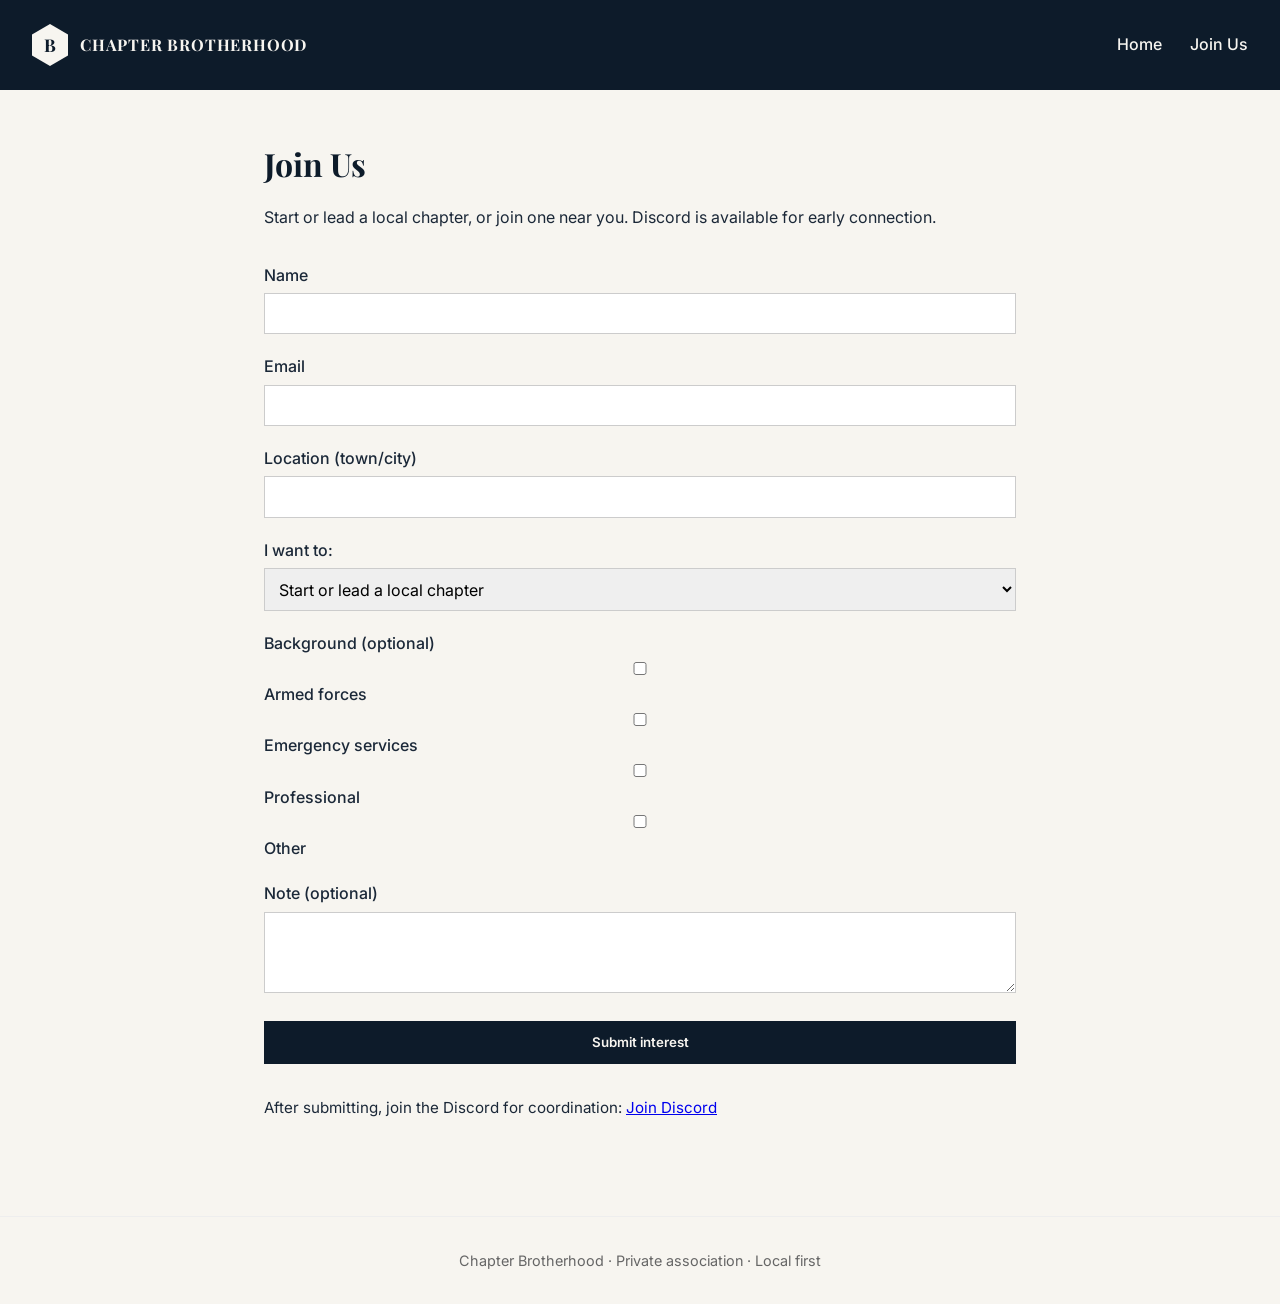
==== join.html @ f657528f "Add starter static site structure with locked visual direction (Playfair Display + Inter, navy palet" ====
<!DOCTYPE html>
<html lang="en">
<head>
  <meta charset="UTF-8">
  <meta name="viewport" content="width=device-width, initial-scale=1.0">
  <title>Join Us – Chapter Brotherhood</title>
  <link rel="preconnect" href="https://fonts.googleapis.com">
  <link rel="preconnect" href="https://fonts.gstatic.com" crossorigin>
  <link href="https://fonts.googleapis.com/css2?family=Inter:wght@400;500;600&family=Playfair+Display:wght@500;700&display=swap" rel="stylesheet">
  <link rel="stylesheet" href="css/style.css">
</head>
<body>
  <header>
    <div class="logo">
      <span class="shield">B</span>
      <span>CHAPTER BROTHERHOOD</span>
    </div>
    <nav>
      <a href="index.html">Home</a>
      <a href="join.html">Join Us</a>
    </nav>
  </header>

  <main class="join-page">
    <h1>Join Us</h1>
    <p>Start or lead a local chapter, or join one near you. Discord is available for early connection.</p>

    <form class="join-form" action="#" method="post">
      <label>Name<br><input type="text" name="name" required></label>
      <label>Email<br><input type="email" name="email" required></label>
      <label>Location (town/city)<br><input type="text" name="location" required></label>
      <label>I want to:<br>
        <select name="path">
          <option>Start or lead a local chapter</option>
          <option>Join a chapter near me</option>
          <option>Both</option>
        </select>
      </label>
      <label>Background (optional)<br>
        <input type="checkbox" name="bg" value="armed"> Armed forces
        <input type="checkbox" name="bg" value="emergency"> Emergency services
        <input type="checkbox" name="bg" value="professional"> Professional
        <input type="checkbox" name="bg" value="other"> Other
      </label>
      <label>Note (optional)<br><textarea name="note" rows="3"></textarea></label>
      <button type="submit" class="btn">Submit interest</button>
    </form>

    <p class="discord-note">After submitting, join the Discord for coordination: <a href="https://discord.gg/your-invite-here">Join Discord</a></p>
  </main>

  <footer>
    <p>Chapter Brotherhood · Private association · Local first</p>
  </footer>
</body>
</html>
---- css/style.css ----
/* Chapter Brotherhood – locked visual direction */
:root {
  --navy: #0D1B2A;
  --charcoal: #1B2838;
  --off-white: #F7F5F0;
  --accent: #1A365D;
}

* { box-sizing: border-box; margin: 0; padding: 0; }

body {
  font-family: 'Inter', system-ui, sans-serif;
  background: var(--off-white);
  color: var(--charcoal);
  line-height: 1.6;
}

header {
  display: flex;
  justify-content: space-between;
  align-items: center;
  padding: 1.5rem 2rem;
  background: var(--navy);
  color: var(--off-white);
}

.logo {
  display: flex;
  align-items: center;
  gap: 0.75rem;
  font-family: 'Playfair Display', serif;
  font-weight: 700;
  letter-spacing: 0.05em;
}

.shield {
  display: inline-flex;
  align-items: center;
  justify-content: center;
  width: 36px;
  height: 42px;
  background: var(--off-white);
  color: var(--navy);
  font-weight: 700;
  clip-path: polygon(50% 0%, 100% 25%, 100% 75%, 50% 100%, 0% 75%, 0% 25%);
  font-size: 1.1rem;
}

nav a {
  color: var(--off-white);
  text-decoration: none;
  margin-left: 1.5rem;
  font-weight: 500;
}

nav a:hover { text-decoration: underline; }

main {
  max-width: 800px;
  margin: 0 auto;
  padding: 3rem 1.5rem;
}

.hero h1 {
  font-family: 'Playfair Display', serif;
  font-size: 2.8rem;
  line-height: 1.15;
  color: var(--navy);
  margin-bottom: 1rem;
}

.hero p {
  font-size: 1.15rem;
  margin-bottom: 2rem;
  max-width: 600px;
}

.btn {
  display: inline-block;
  background: var(--navy);
  color: var(--off-white);
  padding: 0.85rem 1.8rem;
  text-decoration: none;
  font-weight: 600;
  border: none;
  cursor: pointer;
  font-family: inherit;
}

.btn:hover { background: var(--accent); }

.about-snippet {
  margin-top: 4rem;
  padding-top: 2rem;
  border-top: 1px solid #ddd;
}

.about-snippet h2 {
  font-family: 'Playfair Display', serif;
  color: var(--navy);
  margin-bottom: 0.75rem;
}

.join-page h1 {
  font-family: 'Playfair Display', serif;
  color: var(--navy);
  margin-bottom: 1rem;
}

.join-form {
  display: flex;
  flex-direction: column;
  gap: 1.25rem;
  margin: 2rem 0;
}

.join-form label {
  font-weight: 500;
}

.join-form input,
.join-form select,
.join-form textarea {
  width: 100%;
  padding: 0.6rem;
  margin-top: 0.3rem;
  border: 1px solid #ccc;
  font-family: inherit;
  font-size: 1rem;
}

.discord-note {
  margin-top: 2rem;
  font-size: 0.95rem;
}

footer {
  text-align: center;
  padding: 2rem;
  font-size: 0.9rem;
  color: #666;
  border-top: 1px solid #eee;
  margin-top: 3rem;
}

@media (max-width: 600px) {
  header { flex-direction: column; gap: 1rem; }
  .hero h1 { font-size: 2.2rem; }
}
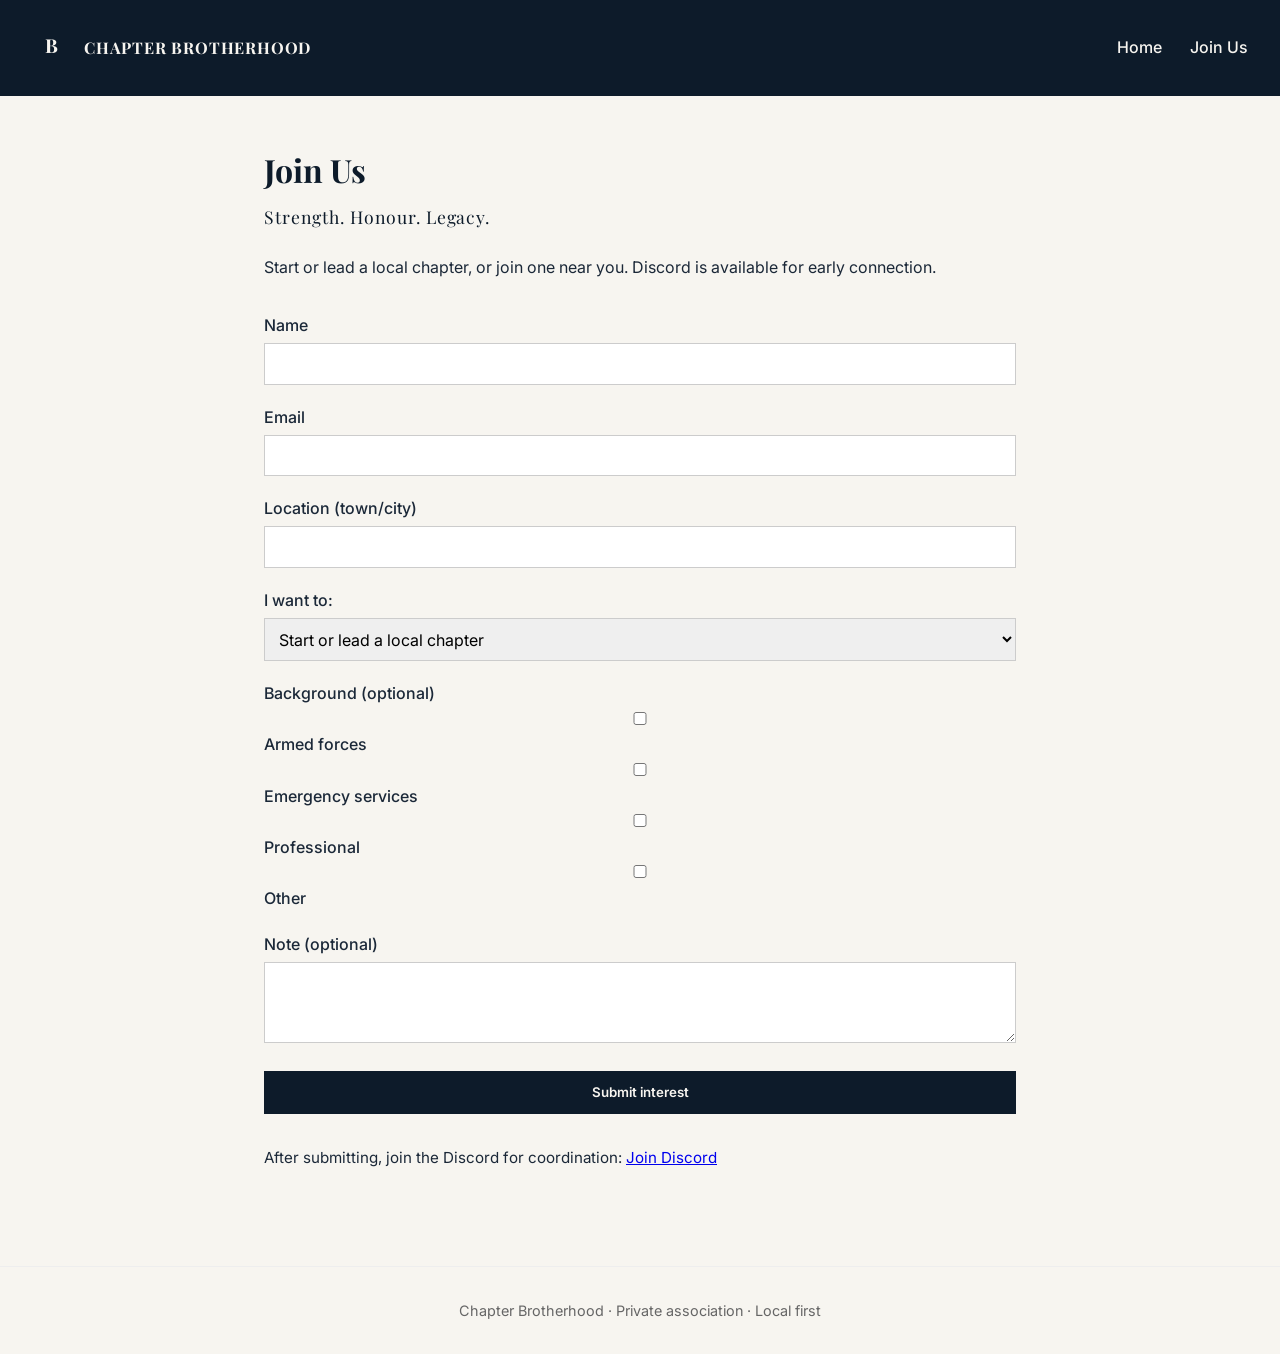
==== commit 38008803: "Replace CSS shield with proper SVG logo and add Strength. Honour. Legacy. tagline prominently" ====
--- a/join.html
+++ b/join.html
@@ -12,7 +12,10 @@
 <body>
   <header>
     <div class="logo">
-      <span class="shield">B</span>
+      <svg class="shield-logo" viewBox="0 0 100 120" xmlns="http://www.w3.org/2000/svg">
+        <path d="M50 5 L90 25 L90 75 L50 110 L10 75 L10 25 Z" fill="#0D1B2A"/>
+        <text x="50" y="72" font-family="Playfair Display, serif" font-size="48" font-weight="700" fill="#F7F5F0" text-anchor="middle">B</text>
+      </svg>
       <span>CHAPTER BROTHERHOOD</span>
     </div>
     <nav>
@@ -23,6 +26,7 @@
 
   <main class="join-page">
     <h1>Join Us</h1>
+    <p class="tagline-small">Strength. Honour. Legacy.</p>
     <p>Start or lead a local chapter, or join one near you. Discord is available for early connection.</p>
 
     <form class="join-form" action="#" method="post">
--- a/css/style.css
+++ b/css/style.css
@@ -33,17 +33,10 @@
   letter-spacing: 0.05em;
 }
 
-.shield {
-  display: inline-flex;
-  align-items: center;
-  justify-content: center;
-  width: 36px;
-  height: 42px;
-  background: var(--off-white);
-  color: var(--navy);
-  font-weight: 700;
-  clip-path: polygon(50% 0%, 100% 25%, 100% 75%, 50% 100%, 0% 75%, 0% 25%);
-  font-size: 1.1rem;
+.shield-logo {
+  width: 40px;
+  height: 48px;
+  flex-shrink: 0;
 }
 
 nav a {
@@ -59,6 +52,19 @@
   max-width: 800px;
   margin: 0 auto;
   padding: 3rem 1.5rem;
+}
+
+.tagline {
+  font-family: 'Playfair Display', serif;
+  font-size: 1.6rem;
+  font-weight: 500;
+  color: var(--navy);
+  letter-spacing: 0.08em;
+  text-transform: uppercase;
+  margin-bottom: 1.5rem;
+  border-bottom: 2px solid var(--navy);
+  display: inline-block;
+  padding-bottom: 0.4rem;
 }
 
 .hero h1 {
@@ -104,7 +110,15 @@
 .join-page h1 {
   font-family: 'Playfair Display', serif;
   color: var(--navy);
-  margin-bottom: 1rem;
+  margin-bottom: 0.5rem;
+}
+
+.tagline-small {
+  font-family: 'Playfair Display', serif;
+  font-size: 1.1rem;
+  color: var(--navy);
+  letter-spacing: 0.05em;
+  margin-bottom: 1.5rem;
 }
 
 .join-form {
@@ -146,4 +160,5 @@
 @media (max-width: 600px) {
   header { flex-direction: column; gap: 1rem; }
   .hero h1 { font-size: 2.2rem; }
+  .tagline { font-size: 1.3rem; }
 }
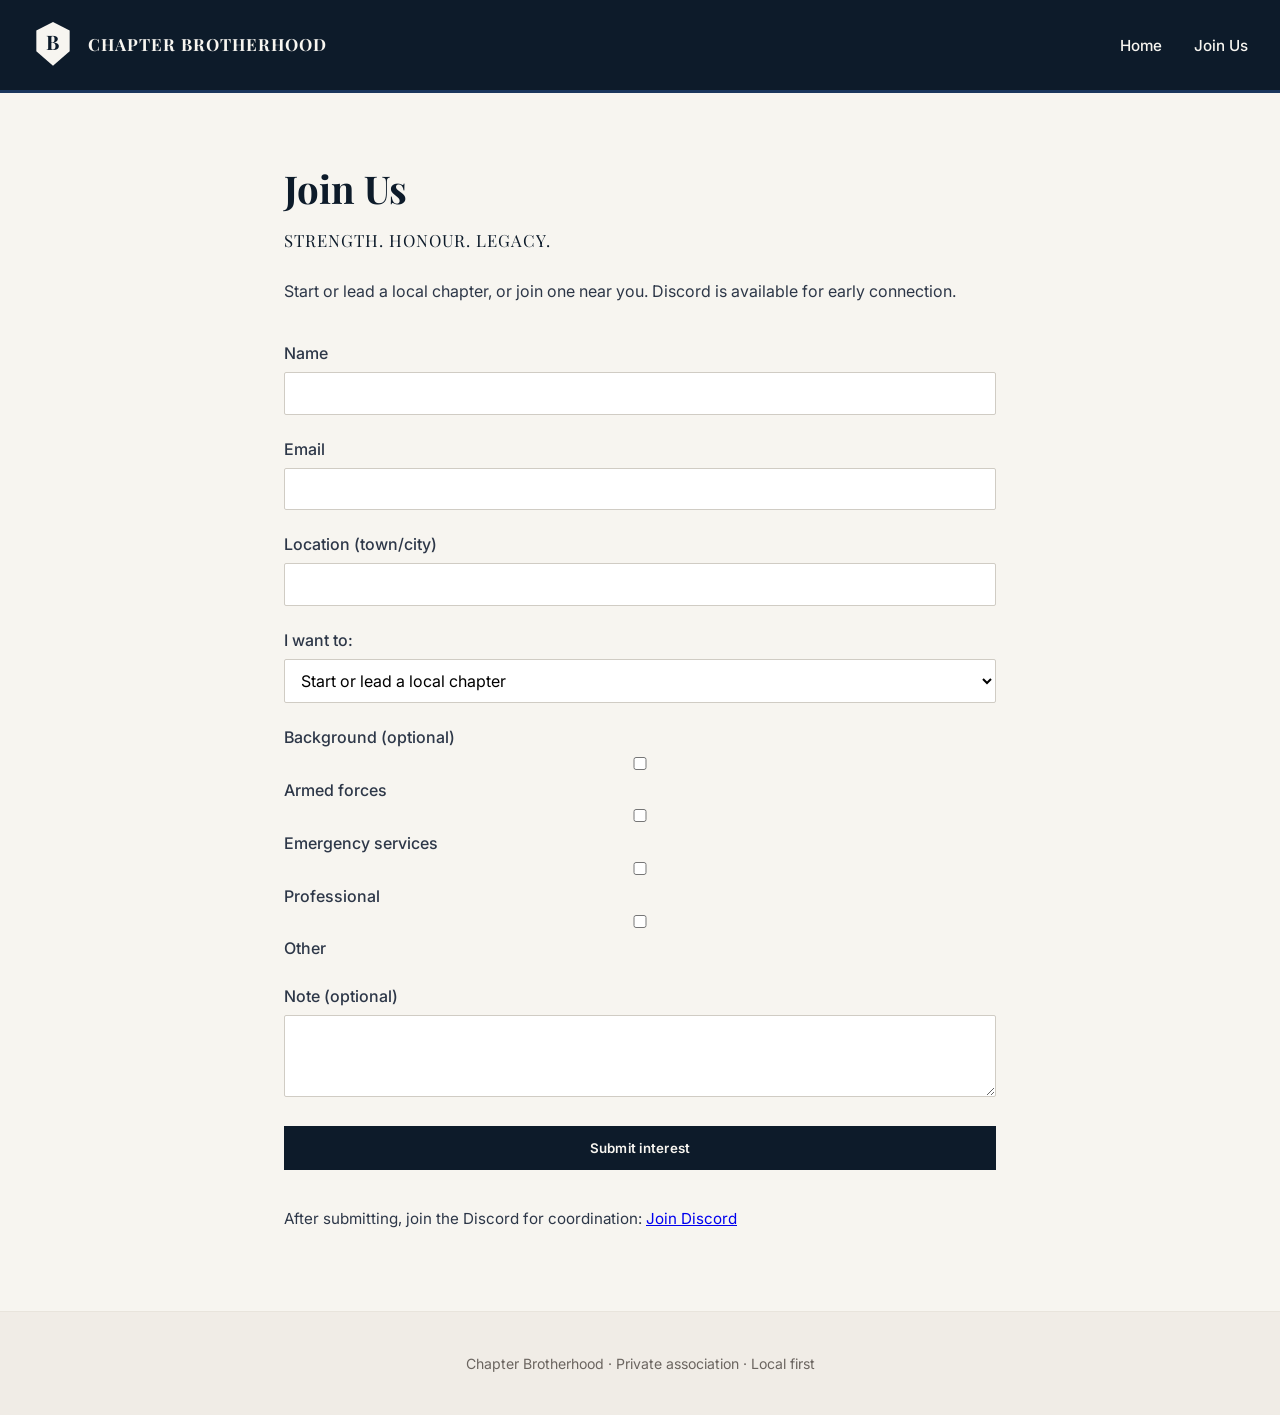
==== commit 5e08790c: "Fix logo contrast (light shield on navy header) and improve overall visual appeal" ====
--- a/join.html
+++ b/join.html
@@ -13,8 +13,8 @@
   <header>
     <div class="logo">
       <svg class="shield-logo" viewBox="0 0 100 120" xmlns="http://www.w3.org/2000/svg">
-        <path d="M50 5 L90 25 L90 75 L50 110 L10 75 L10 25 Z" fill="#0D1B2A"/>
-        <text x="50" y="72" font-family="Playfair Display, serif" font-size="48" font-weight="700" fill="#F7F5F0" text-anchor="middle">B</text>
+        <path d="M50 5 L90 25 L90 75 L50 110 L10 75 L10 25 Z" fill="#F7F5F0"/>
+        <text x="50" y="72" font-family="Playfair Display, serif" font-size="48" font-weight="700" fill="#0D1B2A" text-anchor="middle">B</text>
       </svg>
       <span>CHAPTER BROTHERHOOD</span>
     </div>
--- a/css/style.css
+++ b/css/style.css
@@ -1,8 +1,10 @@
 /* Chapter Brotherhood – locked visual direction */
 :root {
   --navy: #0D1B2A;
-  --charcoal: #1B2838;
+  --navy-mid: #1A365D;
+  --charcoal: #2D3748;
   --off-white: #F7F5F0;
+  --warm-grey: #E8E4DC;
   --accent: #1A365D;
 }
 
@@ -12,153 +14,176 @@
   font-family: 'Inter', system-ui, sans-serif;
   background: var(--off-white);
   color: var(--charcoal);
-  line-height: 1.6;
+  line-height: 1.65;
 }
 
 header {
   display: flex;
   justify-content: space-between;
   align-items: center;
-  padding: 1.5rem 2rem;
+  padding: 1.25rem 2rem;
   background: var(--navy);
   color: var(--off-white);
+  border-bottom: 3px solid var(--navy-mid);
 }
 
 .logo {
   display: flex;
   align-items: center;
-  gap: 0.75rem;
+  gap: 0.85rem;
   font-family: 'Playfair Display', serif;
   font-weight: 700;
-  letter-spacing: 0.05em;
+  letter-spacing: 0.06em;
+  font-size: 1.05rem;
 }
 
 .shield-logo {
-  width: 40px;
-  height: 48px;
+  width: 42px;
+  height: 50px;
   flex-shrink: 0;
 }
 
 nav a {
   color: var(--off-white);
   text-decoration: none;
-  margin-left: 1.5rem;
+  margin-left: 1.75rem;
   font-weight: 500;
+  font-size: 0.95rem;
 }
 
-nav a:hover { text-decoration: underline; }
+nav a:hover { color: var(--warm-grey); }
 
 main {
-  max-width: 800px;
+  max-width: 760px;
   margin: 0 auto;
-  padding: 3rem 1.5rem;
+  padding: 4rem 1.5rem 3rem;
 }
 
 .tagline {
   font-family: 'Playfair Display', serif;
-  font-size: 1.6rem;
+  font-size: 1.45rem;
   font-weight: 500;
   color: var(--navy);
-  letter-spacing: 0.08em;
+  letter-spacing: 0.1em;
   text-transform: uppercase;
-  margin-bottom: 1.5rem;
+  margin-bottom: 1.75rem;
   border-bottom: 2px solid var(--navy);
   display: inline-block;
-  padding-bottom: 0.4rem;
+  padding-bottom: 0.35rem;
 }
 
 .hero h1 {
   font-family: 'Playfair Display', serif;
-  font-size: 2.8rem;
-  line-height: 1.15;
+  font-size: 2.9rem;
+  line-height: 1.12;
   color: var(--navy);
-  margin-bottom: 1rem;
+  margin-bottom: 1.25rem;
+  font-weight: 700;
 }
 
 .hero p {
-  font-size: 1.15rem;
-  margin-bottom: 2rem;
-  max-width: 600px;
+  font-size: 1.18rem;
+  margin-bottom: 2.25rem;
+  max-width: 580px;
+  color: var(--charcoal);
 }
 
 .btn {
   display: inline-block;
   background: var(--navy);
   color: var(--off-white);
-  padding: 0.85rem 1.8rem;
+  padding: 0.9rem 2rem;
   text-decoration: none;
   font-weight: 600;
   border: none;
   cursor: pointer;
   font-family: inherit;
+  letter-spacing: 0.02em;
+  transition: background 0.15s ease;
 }
 
-.btn:hover { background: var(--accent); }
+.btn:hover { background: var(--navy-mid); }
 
 .about-snippet {
-  margin-top: 4rem;
-  padding-top: 2rem;
-  border-top: 1px solid #ddd;
+  margin-top: 4.5rem;
+  padding: 2rem 0 1rem;
+  border-top: 1px solid var(--warm-grey);
 }
 
 .about-snippet h2 {
   font-family: 'Playfair Display', serif;
   color: var(--navy);
   margin-bottom: 0.75rem;
+  font-size: 1.6rem;
 }
 
 .join-page h1 {
   font-family: 'Playfair Display', serif;
   color: var(--navy);
-  margin-bottom: 0.5rem;
+  margin-bottom: 0.4rem;
+  font-size: 2.4rem;
 }
 
 .tagline-small {
   font-family: 'Playfair Display', serif;
-  font-size: 1.1rem;
+  font-size: 1.05rem;
   color: var(--navy);
-  letter-spacing: 0.05em;
+  letter-spacing: 0.06em;
   margin-bottom: 1.5rem;
+  text-transform: uppercase;
 }
 
 .join-form {
   display: flex;
   flex-direction: column;
-  gap: 1.25rem;
-  margin: 2rem 0;
+  gap: 1.3rem;
+  margin: 2.2rem 0;
 }
 
 .join-form label {
   font-weight: 500;
+  color: var(--charcoal);
 }
 
 .join-form input,
 .join-form select,
 .join-form textarea {
   width: 100%;
-  padding: 0.6rem;
-  margin-top: 0.3rem;
-  border: 1px solid #ccc;
+  padding: 0.65rem 0.75rem;
+  margin-top: 0.35rem;
+  border: 1px solid #d0ccc4;
   font-family: inherit;
   font-size: 1rem;
+  background: #fff;
+  border-radius: 2px;
+}
+
+.join-form input:focus,
+.join-form select:focus,
+.join-form textarea:focus {
+  outline: 2px solid var(--navy-mid);
+  border-color: var(--navy);
 }
 
 .discord-note {
-  margin-top: 2rem;
+  margin-top: 2.2rem;
   font-size: 0.95rem;
+  color: var(--charcoal);
 }
 
 footer {
   text-align: center;
-  padding: 2rem;
-  font-size: 0.9rem;
-  color: #666;
-  border-top: 1px solid #eee;
-  margin-top: 3rem;
+  padding: 2.5rem 1rem;
+  font-size: 0.88rem;
+  color: #6b6560;
+  border-top: 1px solid var(--warm-grey);
+  margin-top: 2rem;
+  background: #f0ece6;
 }
 
 @media (max-width: 600px) {
-  header { flex-direction: column; gap: 1rem; }
+  header { flex-direction: column; gap: 1rem; padding: 1rem; }
   .hero h1 { font-size: 2.2rem; }
-  .tagline { font-size: 1.3rem; }
+  .tagline { font-size: 1.2rem; }
+  main { padding: 2.5rem 1.25rem; }
 }
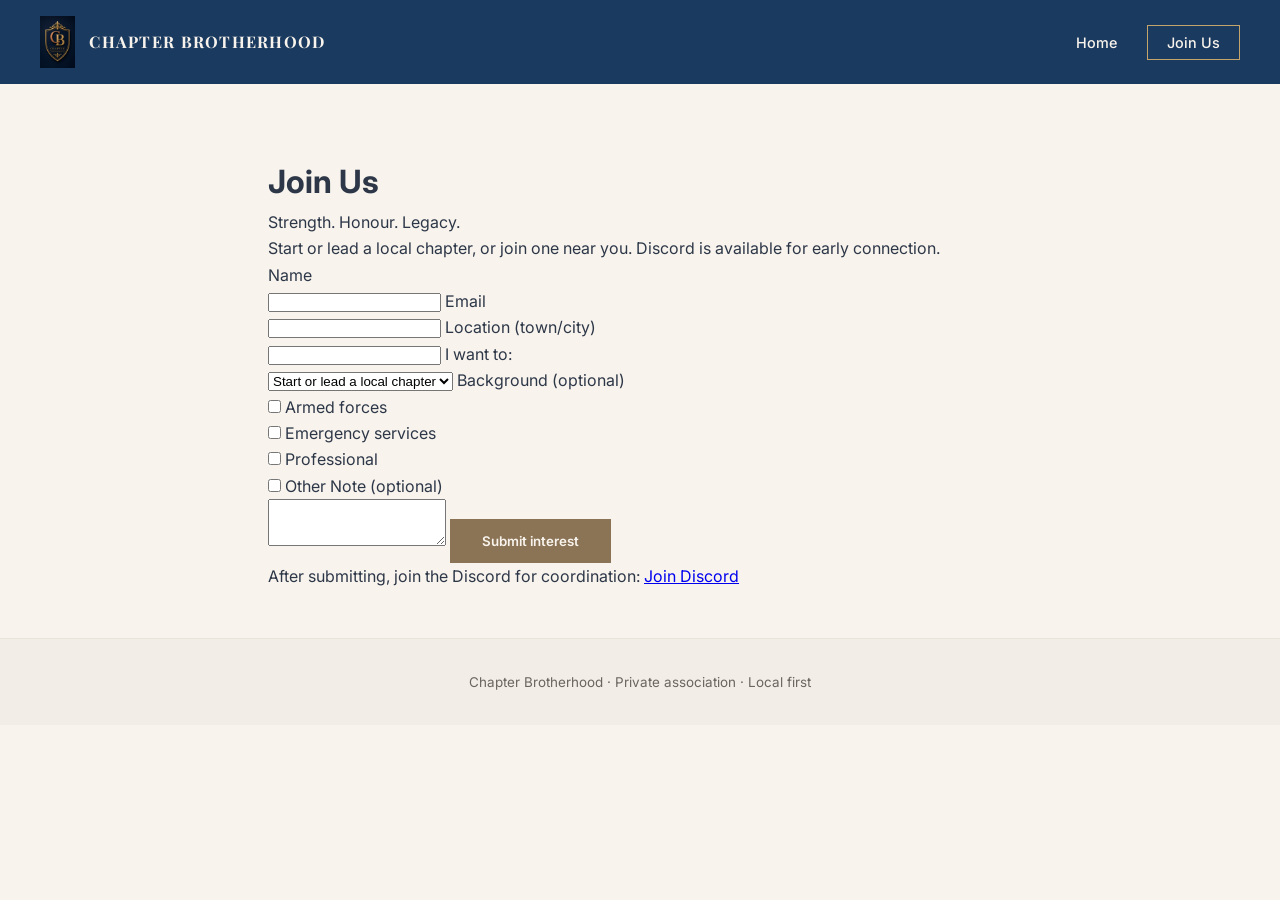
==== commit f3e35545: "Wire Join Us form to Formspree and update logo on join page" ====
--- a/join.html
+++ b/join.html
@@ -12,15 +12,12 @@
 <body>
   <header>
     <div class="logo">
-      <svg class="shield-logo" viewBox="0 0 100 120" xmlns="http://www.w3.org/2000/svg">
-        <path d="M50 5 L90 25 L90 75 L50 110 L10 75 L10 25 Z" fill="#F7F5F0"/>
-        <text x="50" y="72" font-family="Playfair Display, serif" font-size="48" font-weight="700" fill="#0D1B2A" text-anchor="middle">B</text>
-      </svg>
+      <img src="logo.png" alt="Chapter Brotherhood logo" class="shield-logo">
       <span>CHAPTER BROTHERHOOD</span>
     </div>
     <nav>
       <a href="index.html">Home</a>
-      <a href="join.html">Join Us</a>
+      <a href="join.html" class="btn-nav">Join Us</a>
     </nav>
   </header>
 
@@ -29,7 +26,8 @@
     <p class="tagline-small">Strength. Honour. Legacy.</p>
     <p>Start or lead a local chapter, or join one near you. Discord is available for early connection.</p>
 
-    <form class="join-form" action="#" method="post">
+    <!-- Replace YOUR_FORM_ID with the ID from your Formspree form -->
+    <form class="join-form" action="https://formspree.io/f/YOUR_FORM_ID" method="POST">
       <label>Name<br><input type="text" name="name" required></label>
       <label>Email<br><input type="email" name="email" required></label>
       <label>Location (town/city)<br><input type="text" name="location" required></label>
@@ -41,10 +39,10 @@
         </select>
       </label>
       <label>Background (optional)<br>
-        <input type="checkbox" name="bg" value="armed"> Armed forces
-        <input type="checkbox" name="bg" value="emergency"> Emergency services
-        <input type="checkbox" name="bg" value="professional"> Professional
-        <input type="checkbox" name="bg" value="other"> Other
+        <input type="checkbox" name="background" value="Armed forces"> Armed forces<br>
+        <input type="checkbox" name="background" value="Emergency services"> Emergency services<br>
+        <input type="checkbox" name="background" value="Professional"> Professional<br>
+        <input type="checkbox" name="background" value="Other"> Other
       </label>
       <label>Note (optional)<br><textarea name="note" rows="3"></textarea></label>
       <button type="submit" class="btn">Submit interest</button>
--- a/css/style.css
+++ b/css/style.css
@@ -1,18 +1,20 @@
-/* Chapter Brotherhood – locked visual direction */
+/* Chapter Brotherhood – with PNG logo */
 :root {
-  --navy: #0D1B2A;
-  --navy-mid: #1A365D;
+  --navy: #1B3A5F;
+  --navy-dark: #142C48;
   --charcoal: #2D3748;
-  --off-white: #F7F5F0;
+  --ivory: #F8F4ED;
   --warm-grey: #E8E4DC;
-  --accent: #1A365D;
+  --bronze: #8B7355;
+  --bronze-dark: #6B5A45;
+  --gold: #C4A46A;
 }
 
 * { box-sizing: border-box; margin: 0; padding: 0; }
 
 body {
   font-family: 'Inter', system-ui, sans-serif;
-  background: var(--off-white);
+  background: var(--ivory);
   color: var(--charcoal);
   line-height: 1.65;
 }
@@ -21,169 +23,129 @@
   display: flex;
   justify-content: space-between;
   align-items: center;
-  padding: 1.25rem 2rem;
+  padding: 1rem 2.5rem;
   background: var(--navy);
-  color: var(--off-white);
-  border-bottom: 3px solid var(--navy-mid);
+  color: var(--ivory);
 }
 
 .logo {
   display: flex;
   align-items: center;
-  gap: 0.85rem;
+  gap: 0.9rem;
   font-family: 'Playfair Display', serif;
   font-weight: 700;
-  letter-spacing: 0.06em;
-  font-size: 1.05rem;
+  letter-spacing: 0.08em;
+  font-size: 1rem;
 }
 
 .shield-logo {
-  width: 42px;
-  height: 50px;
+  height: 52px;
+  width: auto;
   flex-shrink: 0;
 }
 
 nav a {
-  color: var(--off-white);
+  color: var(--ivory);
   text-decoration: none;
-  margin-left: 1.75rem;
+  margin-left: 1.6rem;
   font-weight: 500;
-  font-size: 0.95rem;
+  font-size: 0.9rem;
 }
 
-nav a:hover { color: var(--warm-grey); }
+.btn-nav {
+  border: 1px solid var(--gold);
+  padding: 0.5rem 1.2rem;
+  color: var(--ivory) !important;
+}
+
+.btn-nav:hover { background: var(--bronze); }
 
 main {
-  max-width: 760px;
+  max-width: 800px;
   margin: 0 auto;
-  padding: 4rem 1.5rem 3rem;
-}
-
-.tagline {
-  font-family: 'Playfair Display', serif;
-  font-size: 1.45rem;
-  font-weight: 500;
-  color: var(--navy);
-  letter-spacing: 0.1em;
-  text-transform: uppercase;
-  margin-bottom: 1.75rem;
-  border-bottom: 2px solid var(--navy);
-  display: inline-block;
-  padding-bottom: 0.35rem;
+  padding: 4.5rem 1.75rem 3rem;
 }
 
 .hero h1 {
   font-family: 'Playfair Display', serif;
-  font-size: 2.9rem;
-  line-height: 1.12;
-  color: var(--navy);
-  margin-bottom: 1.25rem;
+  font-size: 3.2rem;
+  line-height: 1.05;
+  color: var(--navy-dark);
+  margin-bottom: 1.5rem;
   font-weight: 700;
 }
 
 .hero p {
-  font-size: 1.18rem;
-  margin-bottom: 2.25rem;
-  max-width: 580px;
-  color: var(--charcoal);
+  font-size: 1.15rem;
+  margin-bottom: 2.2rem;
+  max-width: 520px;
 }
 
 .btn {
   display: inline-block;
-  background: var(--navy);
-  color: var(--off-white);
+  background: var(--bronze);
+  color: var(--ivory);
   padding: 0.9rem 2rem;
   text-decoration: none;
   font-weight: 600;
   border: none;
   cursor: pointer;
   font-family: inherit;
-  letter-spacing: 0.02em;
   transition: background 0.15s ease;
 }
 
-.btn:hover { background: var(--navy-mid); }
+.btn:hover { background: var(--bronze-dark); }
+
+.values {
+  display: grid;
+  grid-template-columns: repeat(auto-fit, minmax(170px, 1fr));
+  gap: 2.2rem;
+  margin: 4.5rem 0 2.5rem;
+  padding-top: 2.5rem;
+  border-top: 1px solid var(--warm-grey);
+}
+
+.value h3 {
+  font-family: 'Playfair Display', serif;
+  color: var(--navy-dark);
+  font-size: 1.1rem;
+  margin: 0.5rem 0 0.4rem;
+}
+
+.value p {
+  font-size: 0.94rem;
+}
+
+.value-icon {
+  color: var(--bronze);
+  font-size: 1.2rem;
+}
 
 .about-snippet {
-  margin-top: 4.5rem;
-  padding: 2rem 0 1rem;
+  margin-top: 2.5rem;
+  padding-top: 2rem;
   border-top: 1px solid var(--warm-grey);
 }
 
 .about-snippet h2 {
   font-family: 'Playfair Display', serif;
-  color: var(--navy);
-  margin-bottom: 0.75rem;
-  font-size: 1.6rem;
-}
-
-.join-page h1 {
-  font-family: 'Playfair Display', serif;
-  color: var(--navy);
-  margin-bottom: 0.4rem;
-  font-size: 2.4rem;
-}
-
-.tagline-small {
-  font-family: 'Playfair Display', serif;
-  font-size: 1.05rem;
-  color: var(--navy);
-  letter-spacing: 0.06em;
-  margin-bottom: 1.5rem;
-  text-transform: uppercase;
-}
-
-.join-form {
-  display: flex;
-  flex-direction: column;
-  gap: 1.3rem;
-  margin: 2.2rem 0;
-}
-
-.join-form label {
-  font-weight: 500;
-  color: var(--charcoal);
-}
-
-.join-form input,
-.join-form select,
-.join-form textarea {
-  width: 100%;
-  padding: 0.65rem 0.75rem;
-  margin-top: 0.35rem;
-  border: 1px solid #d0ccc4;
-  font-family: inherit;
-  font-size: 1rem;
-  background: #fff;
-  border-radius: 2px;
-}
-
-.join-form input:focus,
-.join-form select:focus,
-.join-form textarea:focus {
-  outline: 2px solid var(--navy-mid);
-  border-color: var(--navy);
-}
-
-.discord-note {
-  margin-top: 2.2rem;
-  font-size: 0.95rem;
-  color: var(--charcoal);
+  color: var(--navy-dark);
+  margin-bottom: 0.7rem;
+  font-size: 1.5rem;
 }
 
 footer {
   text-align: center;
-  padding: 2.5rem 1rem;
-  font-size: 0.88rem;
+  padding: 2rem 1rem;
+  font-size: 0.84rem;
   color: #6b6560;
   border-top: 1px solid var(--warm-grey);
-  margin-top: 2rem;
-  background: #f0ece6;
+  background: #f2ede6;
 }
 
 @media (max-width: 600px) {
-  header { flex-direction: column; gap: 1rem; padding: 1rem; }
-  .hero h1 { font-size: 2.2rem; }
-  .tagline { font-size: 1.2rem; }
-  main { padding: 2.5rem 1.25rem; }
+  header { flex-direction: column; gap: 0.8rem; padding: 1rem; }
+  .hero h1 { font-size: 2.3rem; }
+  main { padding: 2.5rem 1.2rem; }
+  .values { grid-template-columns: 1fr 1fr; }
 }
